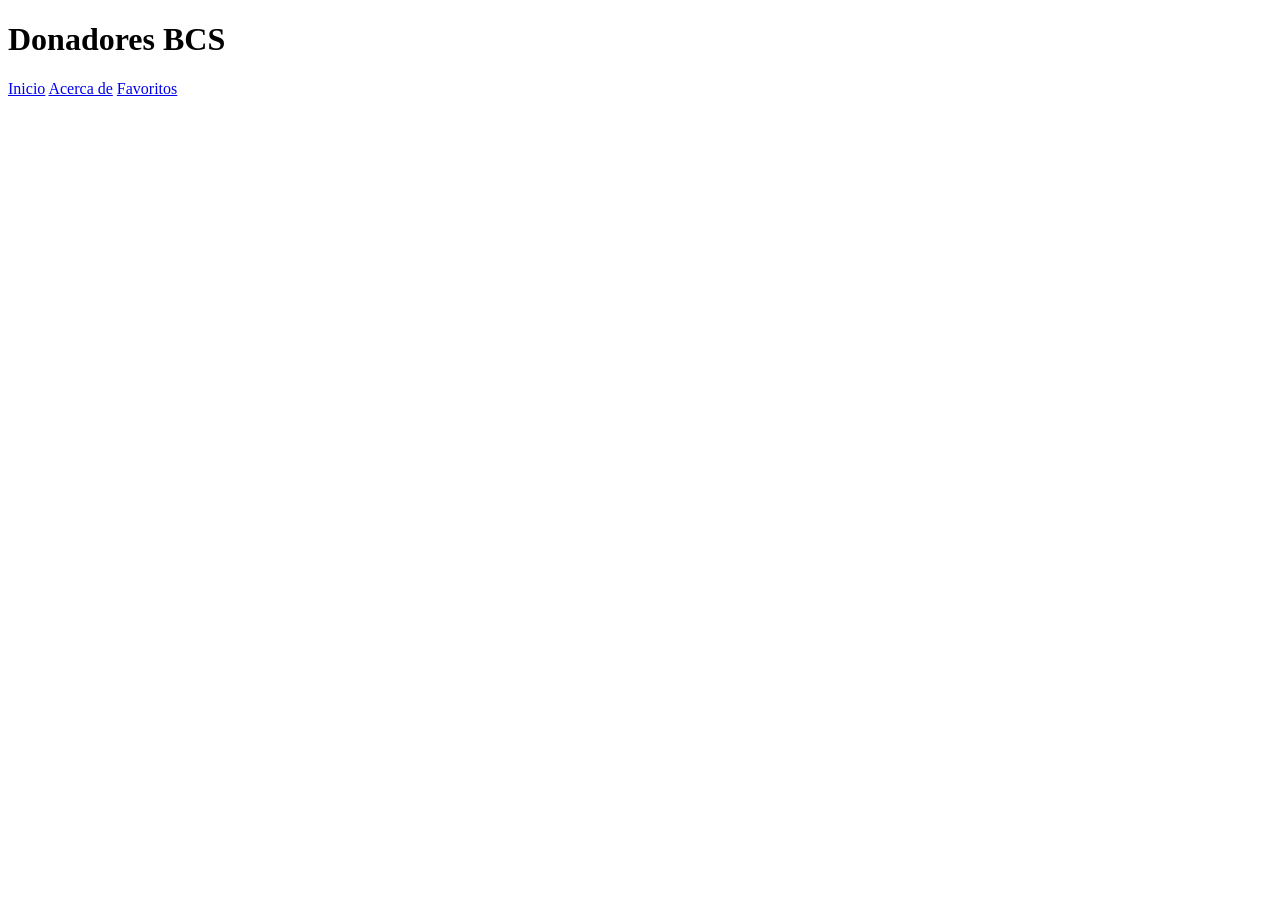
==== index.html @ 5946bf8f "IndexedDB Implementación de IndexedDB y vista de favoritos" ====
<!DOCTYPE html>
<html lang="es">
<head>
    <meta charset="UTF-8">
    <meta name="viewport" content="width=device-width, initial-scale=1.0">
    <title>Donadores BCS</title>
    <link rel="stylesheet" href="styles/shell.css">
    <link rel="stylesheet" href="styles/main.css">
</head>
<body>
    <header>
        <h1>Donadores BCS</h1>
        <nav>
            <a href="/" data-link>Inicio</a>
            <a href="/acerca" data-link>Acerca de</a>
            <a href="/favoritos" data-link>Favoritos</a>
        </nav>
    </header>

    <main id="app">
        <div class="items-grid">
            <div class="item-card skeleton-card"></div>
            <div class="item-card skeleton-card"></div>
            <div class="item-card skeleton-card"></div>
        </div>
    </main>

    <script type="module" src="src/main.js"></script>
</body>
</html>
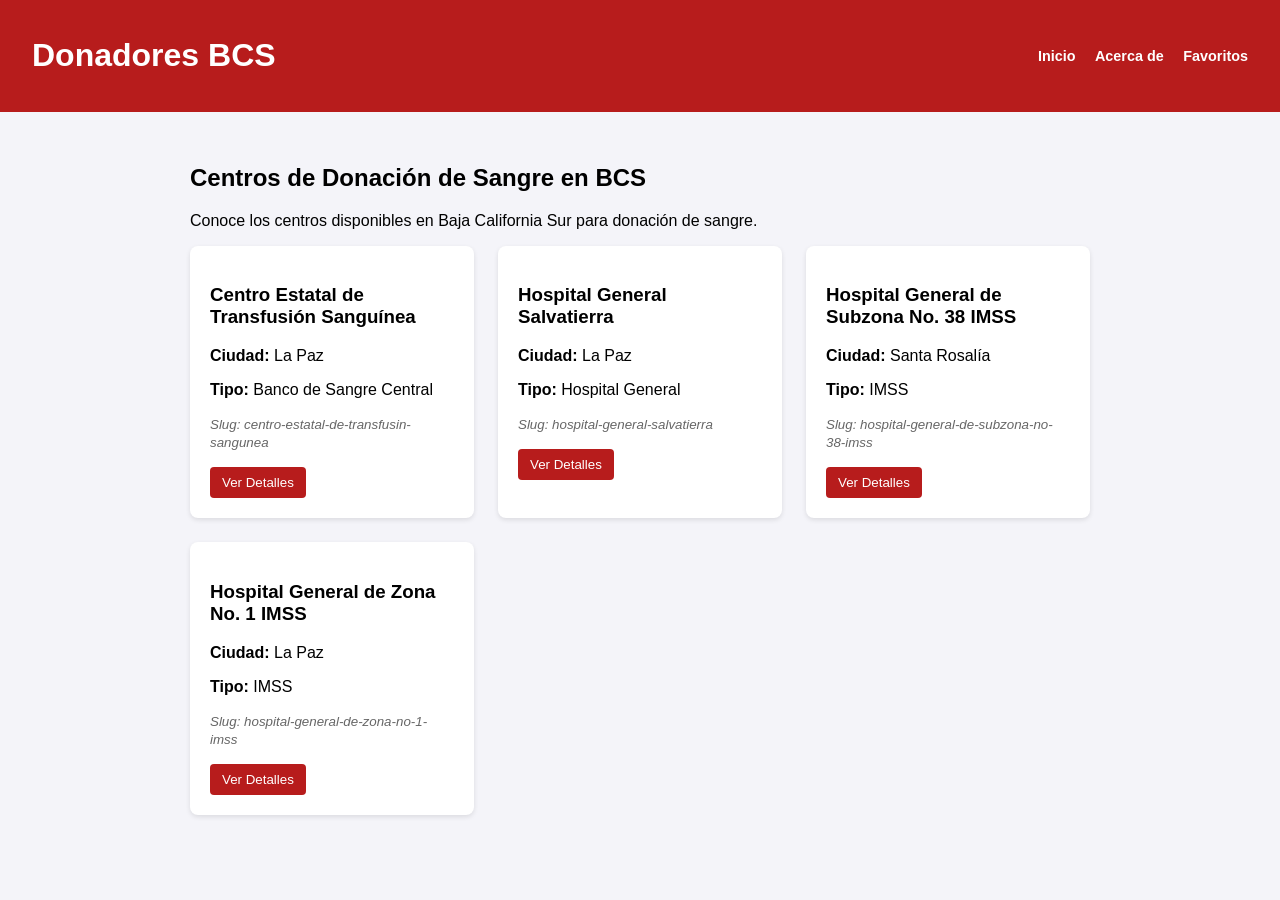
==== commit e066768b: "actualizado" ====
--- a/index.html
+++ b/index.html
@@ -4,16 +4,16 @@
     <meta charset="UTF-8">
     <meta name="viewport" content="width=device-width, initial-scale=1.0">
     <title>Donadores BCS</title>
-    <link rel="stylesheet" href="styles/shell.css">
-    <link rel="stylesheet" href="styles/main.css">
+    <link rel="stylesheet" href="/donadores-bcs/styles/shell.css">
+    <link rel="stylesheet" href="/donadores-bcs/styles/main.css">
 </head>
 <body>
     <header>
         <h1>Donadores BCS</h1>
         <nav>
-            <a href="/" data-link>Inicio</a>
-            <a href="/acerca" data-link>Acerca de</a>
-            <a href="/favoritos" data-link>Favoritos</a>
+            <a href="/donadores-bcs/" data-link>Inicio</a>
+            <a href="/donadores-bcs/acerca" data-link>Acerca de</a>
+            <a href="/donadores-bcs/favoritos" data-link>Favoritos</a>
         </nav>
     </header>
 
@@ -25,6 +25,6 @@
         </div>
     </main>
 
-    <script type="module" src="src/main.js"></script>
+    <script type="module" src="/donadores-bcs/src/main.js"></script>
 </body>
 </html>
--- a/donadores-bcs/styles/shell.css
+++ b/donadores-bcs/styles/shell.css
@@ -0,0 +1,54 @@
+/* ==========================================
+   APP SHELL STYLES (shell.css)
+   Estructura estática y persistente de la SPA
+   ================================---------- */
+
+body {
+  font-family: Arial, sans-serif;
+  margin: 0;
+  padding: 0;
+  background-color: #f4f4f9;
+  font-size: 1rem;
+}
+
+header {
+  background: #b71c1c;
+  color: white;
+  padding: 1rem;
+  display: flex;
+  flex-direction: column;
+  gap: 0.5rem;
+  align-items: center;
+}
+
+header a {
+  color: white;
+  text-decoration: none;
+  margin-left: 0;
+  font-weight: bold;
+  font-size: 0.9rem;
+}
+
+main, #app-root {
+  padding: 1rem;
+  max-width: 100%;
+  margin: 0 auto;
+}
+
+/* Breakpoints para la estructura del Shell */
+@media (min-width: 768px) {
+  header {
+    flex-direction: row;
+    justify-content: space-between;
+    padding: 1rem 2rem;
+  }
+
+  header a {
+    margin-left: 15px;
+  }
+
+  main, #app-root {
+    padding: 2rem;
+    max-width: 900px;
+  }
+}
--- a/donadores-bcs/styles/main.css
+++ b/donadores-bcs/styles/main.css
@@ -0,0 +1,66 @@
+/* ==========================================
+   DYNAMIC VIEWS & CONTENT (views.css)
+   Estilos específicos de las vistas inyectadas por el router
+   ================================---------- */
+
+/* Grids y Tarjetas (Mobile First) */
+.items-grid {
+  display: flex;
+  flex-direction: column;
+  gap: 1rem;
+  margin-top: 1rem;
+}
+
+.item-card {
+  background: white;
+  padding: 1.25rem;
+  border-radius: 8px;
+  box-shadow: 0 2px 5px rgba(0,0,0,0.1);
+}
+
+button, .btn-detail, .btn-back {
+  background: #b71c1c;
+  color: white;
+  border: none;
+  padding: 0.5rem 0.75rem;
+  border-radius: 4px;
+  cursor: pointer;
+}
+
+button:hover {
+  background: #8e0000;
+}
+
+.slug-tag {
+  color: #666;
+  font-style: italic;
+}
+
+/* Estado de Carga (Skeleton Animation) */
+.skeleton-card {
+  background: #e0e0e0;
+  height: 120px;
+  border-radius: 8px;
+  animation: pulse 1.5s infinite ease-in-out;
+}
+
+@keyframes pulse {
+  0% { opacity: 0.6; }
+  50% { opacity: 1; }
+  100% { opacity: 0.6; }
+}
+
+/* Escalado de la vista según el dispositivo */
+@media (min-width: 768px) {
+  .items-grid {
+    display: grid;
+    grid-template-columns: repeat(2, 1fr);
+    gap: 1.5rem;
+  }
+}
+
+@media (min-width: 1024px) {
+  .items-grid {
+    grid-template-columns: repeat(3, 1fr);
+  }
+}
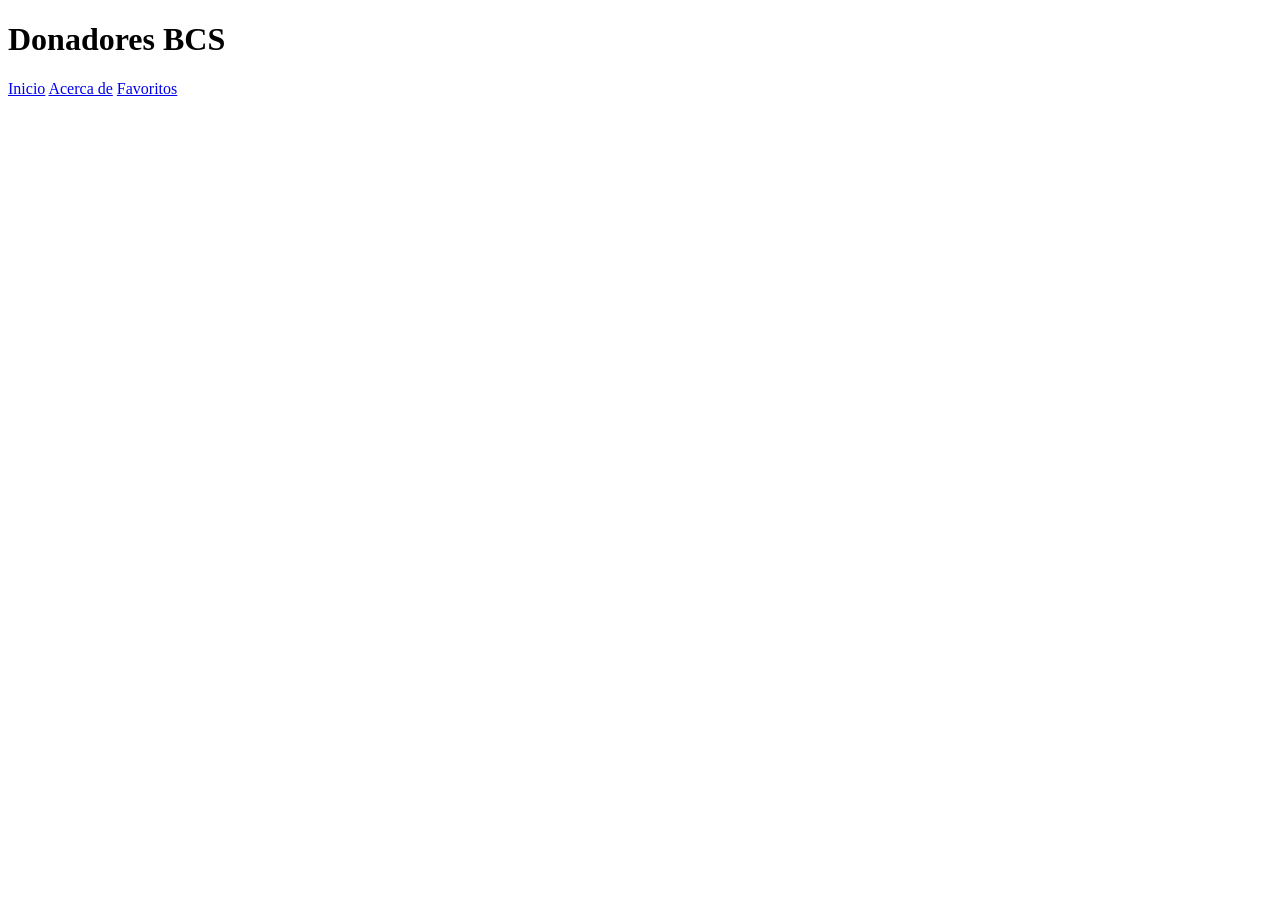
==== commit 08578596: "act" ====
--- a/index.html
+++ b/index.html
@@ -4,16 +4,17 @@
     <meta charset="UTF-8">
     <meta name="viewport" content="width=device-width, initial-scale=1.0">
     <title>Donadores BCS</title>
-    <link rel="stylesheet" href="/donadores-bcs/styles/shell.css">
-    <link rel="stylesheet" href="/donadores-bcs/styles/main.css">
+
+    <link rel="stylesheet" href="./styles/shell.css">
+    <link rel="stylesheet" href="./styles/main.css">
 </head>
 <body>
     <header>
         <h1>Donadores BCS</h1>
         <nav>
-            <a href="/donadores-bcs/" data-link>Inicio</a>
-            <a href="/donadores-bcs/acerca" data-link>Acerca de</a>
-            <a href="/donadores-bcs/favoritos" data-link>Favoritos</a>
+            <a href="./" data-link>Inicio</a>
+            <a href="./acerca" data-link>Acerca de</a>
+            <a href="./favoritos" data-link>Favoritos</a>
         </nav>
     </header>
 
@@ -25,6 +26,6 @@
         </div>
     </main>
 
-    <script type="module" src="/donadores-bcs/src/main.js"></script>
+    <script type="module" src="./src/main.js"></script>
 </body>
 </html>
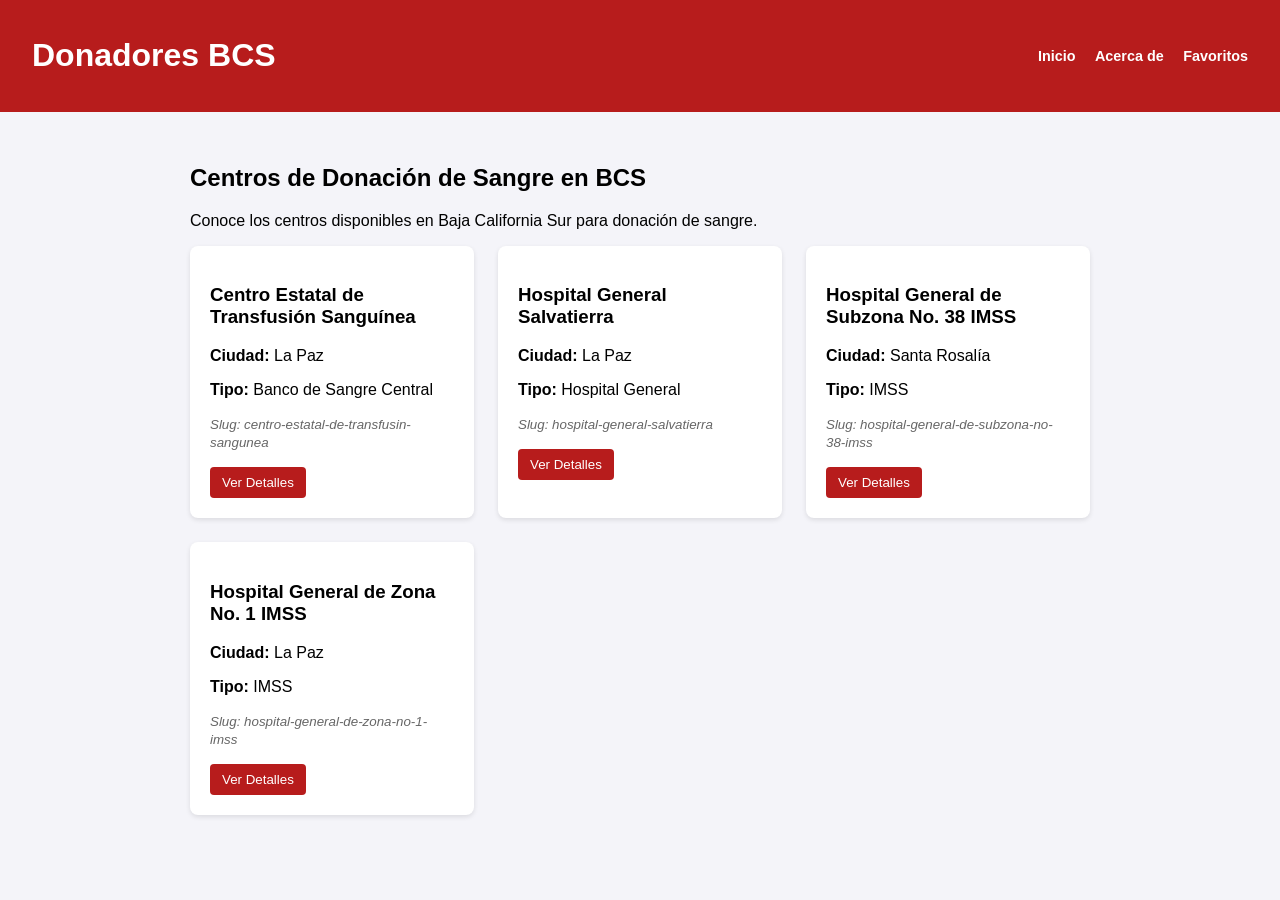
==== commit 8e07c06e: "Add files via upload" ====
--- a/index.html
+++ b/index.html
@@ -4,17 +4,16 @@
     <meta charset="UTF-8">
     <meta name="viewport" content="width=device-width, initial-scale=1.0">
     <title>Donadores BCS</title>
-
-    <link rel="stylesheet" href="./styles/shell.css">
-    <link rel="stylesheet" href="./styles/main.css">
+    <link rel="stylesheet" href="/donadores-bcs/styles/shell.css">
+    <link rel="stylesheet" href="/donadores-bcs/styles/main.css">
 </head>
 <body>
     <header>
         <h1>Donadores BCS</h1>
         <nav>
-            <a href="./" data-link>Inicio</a>
-            <a href="./acerca" data-link>Acerca de</a>
-            <a href="./favoritos" data-link>Favoritos</a>
+            <a href="/donadores-bcs/" data-link>Inicio</a>
+            <a href="/donadores-bcs/acerca" data-link>Acerca de</a>
+            <a href="/donadores-bcs/favoritos" data-link>Favoritos</a>
         </nav>
     </header>
 
@@ -26,6 +25,6 @@
         </div>
     </main>
 
-    <script type="module" src="./src/main.js"></script>
+    <script type="module" src="/donadores-bcs/src/main.js"></script>
 </body>
 </html>
--- a/donadores-bcs/styles/shell.css
+++ b/donadores-bcs/styles/shell.css
@@ -0,0 +1,54 @@
+/* ==========================================
+   APP SHELL STYLES (shell.css)
+   Estructura estática y persistente de la SPA
+   ================================---------- */
+
+body {
+  font-family: Arial, sans-serif;
+  margin: 0;
+  padding: 0;
+  background-color: #f4f4f9;
+  font-size: 1rem;
+}
+
+header {
+  background: #b71c1c;
+  color: white;
+  padding: 1rem;
+  display: flex;
+  flex-direction: column;
+  gap: 0.5rem;
+  align-items: center;
+}
+
+header a {
+  color: white;
+  text-decoration: none;
+  margin-left: 0;
+  font-weight: bold;
+  font-size: 0.9rem;
+}
+
+main, #app-root {
+  padding: 1rem;
+  max-width: 100%;
+  margin: 0 auto;
+}
+
+/* Breakpoints para la estructura del Shell */
+@media (min-width: 768px) {
+  header {
+    flex-direction: row;
+    justify-content: space-between;
+    padding: 1rem 2rem;
+  }
+
+  header a {
+    margin-left: 15px;
+  }
+
+  main, #app-root {
+    padding: 2rem;
+    max-width: 900px;
+  }
+}
--- a/donadores-bcs/styles/main.css
+++ b/donadores-bcs/styles/main.css
@@ -0,0 +1,66 @@
+/* ==========================================
+   DYNAMIC VIEWS & CONTENT (views.css)
+   Estilos específicos de las vistas inyectadas por el router
+   ================================---------- */
+
+/* Grids y Tarjetas (Mobile First) */
+.items-grid {
+  display: flex;
+  flex-direction: column;
+  gap: 1rem;
+  margin-top: 1rem;
+}
+
+.item-card {
+  background: white;
+  padding: 1.25rem;
+  border-radius: 8px;
+  box-shadow: 0 2px 5px rgba(0,0,0,0.1);
+}
+
+button, .btn-detail, .btn-back {
+  background: #b71c1c;
+  color: white;
+  border: none;
+  padding: 0.5rem 0.75rem;
+  border-radius: 4px;
+  cursor: pointer;
+}
+
+button:hover {
+  background: #8e0000;
+}
+
+.slug-tag {
+  color: #666;
+  font-style: italic;
+}
+
+/* Estado de Carga (Skeleton Animation) */
+.skeleton-card {
+  background: #e0e0e0;
+  height: 120px;
+  border-radius: 8px;
+  animation: pulse 1.5s infinite ease-in-out;
+}
+
+@keyframes pulse {
+  0% { opacity: 0.6; }
+  50% { opacity: 1; }
+  100% { opacity: 0.6; }
+}
+
+/* Escalado de la vista según el dispositivo */
+@media (min-width: 768px) {
+  .items-grid {
+    display: grid;
+    grid-template-columns: repeat(2, 1fr);
+    gap: 1.5rem;
+  }
+}
+
+@media (min-width: 1024px) {
+  .items-grid {
+    grid-template-columns: repeat(3, 1fr);
+  }
+}
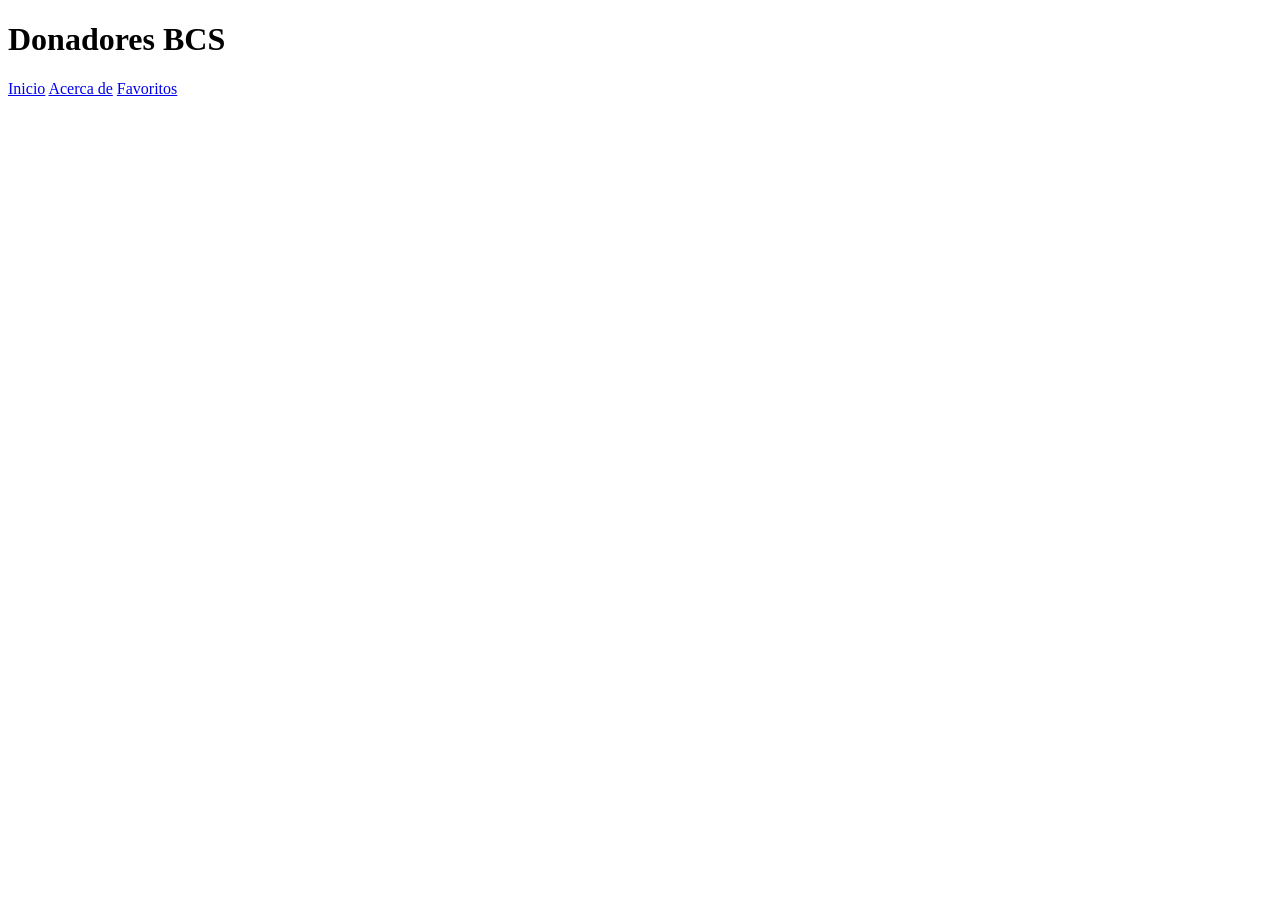
==== commit c0c8b288: "Add files via upload" ====
--- a/index.html
+++ b/index.html
@@ -4,16 +4,17 @@
     <meta charset="UTF-8">
     <meta name="viewport" content="width=device-width, initial-scale=1.0">
     <title>Donadores BCS</title>
-    <link rel="stylesheet" href="/donadores-bcs/styles/shell.css">
-    <link rel="stylesheet" href="/donadores-bcs/styles/main.css">
+  
+    <link rel="stylesheet" href="styles/shell.css">
+    <link rel="stylesheet" href="styles/main.css">
 </head>
 <body>
     <header>
         <h1>Donadores BCS</h1>
         <nav>
-            <a href="/donadores-bcs/" data-link>Inicio</a>
-            <a href="/donadores-bcs/acerca" data-link>Acerca de</a>
-            <a href="/donadores-bcs/favoritos" data-link>Favoritos</a>
+            <a href="./" data-link>Inicio</a>
+            <a href="./acerca" data-link>Acerca de</a>
+            <a href="./favoritos" data-link>Favoritos</a>
         </nav>
     </header>
 
@@ -25,6 +26,6 @@
         </div>
     </main>
 
-    <script type="module" src="/donadores-bcs/src/main.js"></script>
+    <script type="module" src="src/main.js"></script>
 </body>
 </html>
